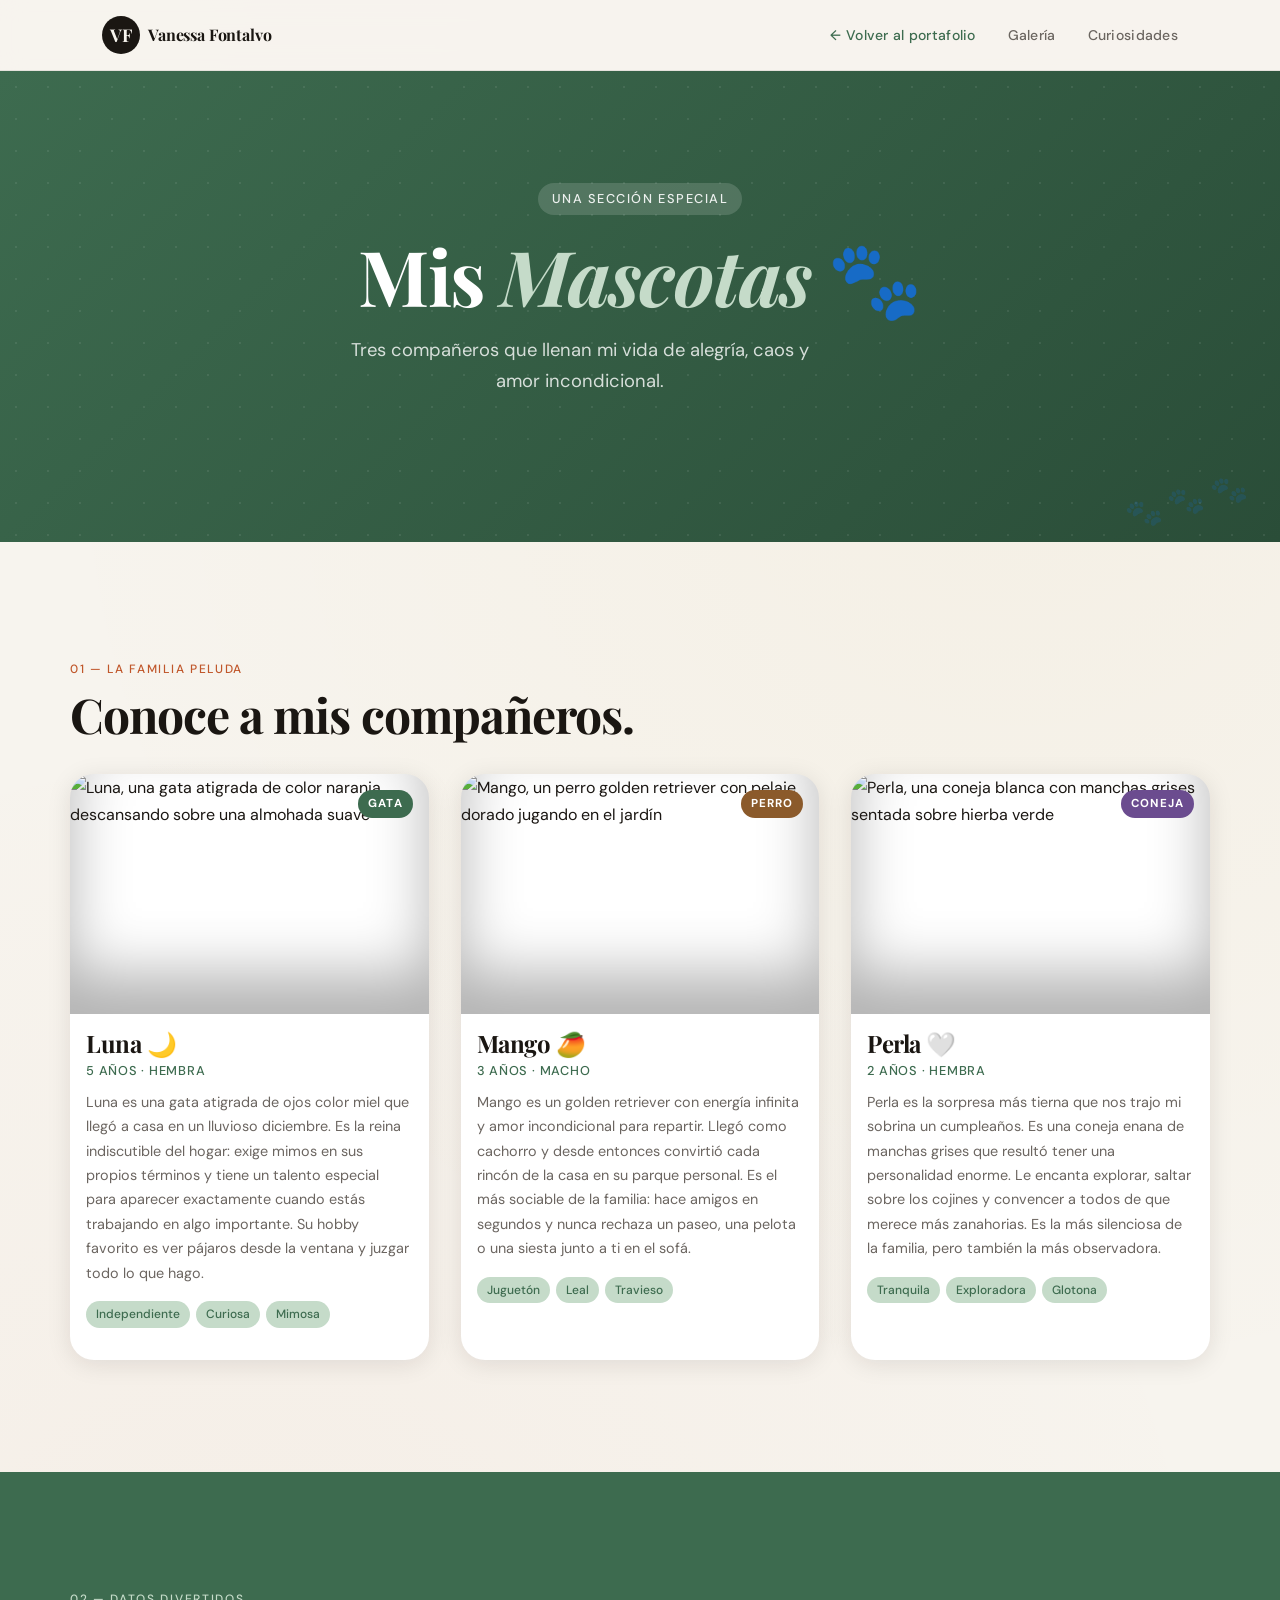
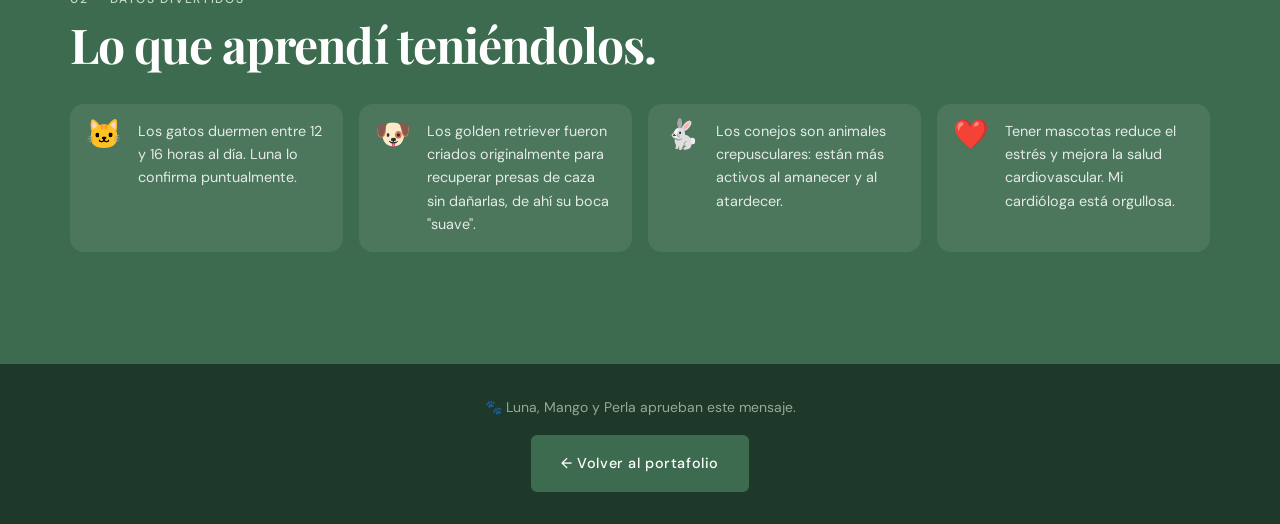
==== mascotas.html @ 9bc48459 "first commit" ====
<!DOCTYPE html>
<html lang="es">

<head>
  <meta charset="UTF-8" />
  <meta name="viewport" content="width=device-width, initial-scale=1.0" />
  <meta name="description" content="Galería de mascotas de Vanessa Fontalvo — conoce a Luna, Mango y Perla." />
  <meta name="author" content="Vanessa Fontalvo" />
  <title>Mis Mascotas — Vanessa Fontalvo</title>
  <!-- Vinculación de la misma hoja de estilos compartida -->
  <link rel="stylesheet" href="styles.css" />
  <link
    href="https://fonts.googleapis.com/css2?family=Playfair+Display:wght@400;700;900&family=DM+Sans:wght@300;400;500&display=swap"
    rel="stylesheet" />
</head>

<body class="page-mascotas">

  <!-- ===================== ENCABEZADO ===================== -->
  <header class="site-header">
    <div class="header-inner">
      <!-- Logo con enlace de vuelta al portafolio -->
      <div class="logo">
        <a href="index.html" class="logo-link" aria-label="Volver al portafolio">
          <span class="logo-initial">VF</span>
          <span class="logo-name">Vanessa Fontalvo</span>
        </a>
      </div>

      <!-- Navegación de la página de mascotas -->
      <nav class="main-nav" aria-label="Navegación">
        <ul>
          <!-- Enlace de regreso al portafolio principal -->
          <li><a href="index.html" class="nav-back">← Volver al portafolio</a></li>
          <li><a href="#galeria">Galería</a></li>
          <li><a href="#curiosidades">Curiosidades</a></li>
        </ul>
      </nav>
    </div>
  </header>

  <!-- ===================== HERO DE MASCOTAS ===================== -->
  <section class="pets-hero">
    <div class="pets-hero-content">
      <p class="hero-label">Una sección especial</p>
      <h1 class="hero-title pets-hero-title">
        Mis <em>Mascotas</em> 🐾
      </h1>
      <p class="hero-sub">
        Tres compañeros que llenan mi vida de alegría, caos y amor incondicional.
      </p>
    </div>
    <!-- Decoración de huellas -->
    <div class="paw-deco" aria-hidden="true">
      <span>🐾</span><span>🐾</span><span>🐾</span>
    </div>
  </section>

  <main>

    <!-- ===================== GALERÍA DE MASCOTAS ===================== -->
    <section id="galeria" class="section section-gallery">
      <div class="section-inner">
        <span class="section-tag">01 — La familia peluda</span>
        <h2 class="section-title">Conoce a mis compañeros.</h2>

        <!-- Contenedor de la galería -->
        <div class="pets-grid">

          <!-- ---- Mascota 1: Luna ---- -->
          <article class="pet-card">
            <!-- Imagen de la mascota (usando placeholder de Picsum con temática animal) -->
            <div class="pet-image-wrap">
              <img src="https://picsum.photos/seed/cat-luna/600/450"
                alt="Luna, una gata atigrada de color naranja descansando sobre una almohada suave" width="600"
                height="450" loading="lazy" />
              <span class="pet-badge">Gata</span>
            </div>
            <!-- Descripción de la mascota -->
            <div class="pet-info">
              <h3 class="pet-name">Luna 🌙</h3>
              <p class="pet-age">5 años · Hembra</p>
              <p class="pet-desc">
                Luna es una gata atigrada de ojos color miel que llegó a casa en un lluvioso diciembre.
                Es la reina indiscutible del hogar: exige mimos en sus propios términos y tiene
                un talento especial para aparecer exactamente cuando estás trabajando en algo importante.
                Su hobby favorito es ver pájaros desde la ventana y juzgar todo lo que hago.
              </p>
              <!-- Etiquetas de personalidad -->
              <ul class="pet-tags" aria-label="Personalidad">
                <li>Independiente</li>
                <li>Curiosa</li>
                <li>Mimosa</li>
              </ul>
            </div>
          </article>

          <!-- ---- Mascota 2: Mango ---- -->
          <article class="pet-card">
            <div class="pet-image-wrap">
              <img src="https://picsum.photos/seed/dog-mango/600/450"
                alt="Mango, un perro golden retriever con pelaje dorado jugando en el jardín" width="600" height="450"
                loading="lazy" />
              <span class="pet-badge pet-badge--dog">Perro</span>
            </div>
            <div class="pet-info">
              <h3 class="pet-name">Mango 🥭</h3>
              <p class="pet-age">3 años · Macho</p>
              <p class="pet-desc">
                Mango es un golden retriever con energía infinita y amor incondicional para repartir.
                Llegó como cachorro y desde entonces convirtió cada rincón de la casa en su parque personal.
                Es el más sociable de la familia: hace amigos en segundos y nunca rechaza un paseo,
                una pelota o una siesta junto a ti en el sofá.
              </p>
              <ul class="pet-tags" aria-label="Personalidad">
                <li>Juguetón</li>
                <li>Leal</li>
                <li>Travieso</li>
              </ul>
            </div>
          </article>

          <!-- ---- Mascota 3: Perla ---- -->
          <article class="pet-card">
            <div class="pet-image-wrap">
              <img src="https://picsum.photos/seed/rabbit-perla/600/450"
                alt="Perla, una coneja blanca con manchas grises sentada sobre hierba verde" width="600" height="450"
                loading="lazy" />
              <span class="pet-badge pet-badge--rabbit">Coneja</span>
            </div>
            <div class="pet-info">
              <h3 class="pet-name">Perla 🤍</h3>
              <p class="pet-age">2 años · Hembra</p>
              <p class="pet-desc">
                Perla es la sorpresa más tierna que nos trajo mi sobrina un cumpleaños. Es una coneja
                enana de manchas grises que resultó tener una personalidad enorme. Le encanta explorar,
                saltar sobre los cojines y convencer a todos de que merece más zanahorias.
                Es la más silenciosa de la familia, pero también la más observadora.
              </p>
              <ul class="pet-tags" aria-label="Personalidad">
                <li>Tranquila</li>
                <li>Exploradora</li>
                <li>Glotona</li>
              </ul>
            </div>
          </article>

        </div><!-- /pets-grid -->
      </div>
    </section>

    <!-- ===================== SECCIÓN: CURIOSIDADES ===================== -->
    <section id="curiosidades" class="section section-curiosidades">
      <div class="section-inner">
        <span class="section-tag">02 — Datos divertidos</span>
        <h2 class="section-title">Lo que aprendí teniéndolos.</h2>

        <!-- Lista de curiosidades / aprendizajes -->
        <ul class="curiosidades-list">
          <li>
            <span class="curio-icon">🐱</span>
            <p>Los gatos duermen entre 12 y 16 horas al día. Luna lo confirma puntualmente.</p>
          </li>
          <li>
            <span class="curio-icon">🐶</span>
            <p>Los golden retriever fueron criados originalmente para recuperar presas de caza sin dañarlas, de ahí su
              boca "suave".</p>
          </li>
          <li>
            <span class="curio-icon">🐇</span>
            <p>Los conejos son animales crepusculares: están más activos al amanecer y al atardecer.</p>
          </li>
          <li>
            <span class="curio-icon">❤️</span>
            <p>Tener mascotas reduce el estrés y mejora la salud cardiovascular. Mi cardióloga está orgullosa.</p>
          </li>
        </ul>
      </div>
    </section>

  </main>

  <!-- ===================== PIE DE PÁGINA CON ENLACE DE RETORNO ===================== -->
  <footer class="site-footer pets-footer">
    <div class="footer-inner">
      <p class="footer-copy">🐾 Luna, Mango y Perla aprueban este mensaje.</p>
      <!-- Enlace de retorno al portafolio principal -->
      <a href="index.html" class="btn-primary btn-back">← Volver al portafolio</a>
    </div>
  </footer>

</body>

</html>
---- styles.css ----
/* ============================================================
   styles.css — Portafolio Personal de Alejandro Reyes
   Estética: Editorial moderna con toques orgánicos
   ============================================================ */

/* ---- Variables globales de diseño ---- */
:root {
  /* Paleta de colores */
  --color-bg:          #F7F4EE;   /* Crema cálido — fondo principal */
  --color-bg-alt:      #EDEAE3;   /* Crema más oscuro — secciones alternas */
  --color-surface:     #FFFFFF;   /* Blanco puro — tarjetas */
  --color-ink:         #1A1612;   /* Casi negro — texto principal */
  --color-ink-light:   #6B6560;   /* Gris marrón — texto secundario */
  --color-accent:      #C0572B;   /* Terracota — acento principal */
  --color-accent-soft: #F0C9B5;   /* Terracota pastel — fondos de acento */
  --color-gold:        #B8860B;   /* Dorado oscuro — detalles especiales */
  --color-pets:        #3D6B4F;   /* Verde bosque — tema mascotas */
  --color-pets-light:  #C5DBC9;   /* Verde claro — fondos mascotas */

  /* Tipografía */
  --font-display:  'Playfair Display', Georgia, serif;
  --font-body:     'DM Sans', 'Helvetica Neue', sans-serif;

  /* Espaciado base */
  --space-xs:  0.5rem;
  --space-sm:  1rem;
  --space-md:  2rem;
  --space-lg:  4rem;
  --space-xl:  7rem;

  /* Bordes y sombras */
  --radius-sm: 6px;
  --radius-md: 14px;
  --radius-lg: 24px;
  --shadow-card: 0 4px 24px rgba(26, 22, 18, 0.10);
  --shadow-img:  0 8px 32px rgba(26, 22, 18, 0.18);

  /* Transiciones */
  --transition: 0.28s cubic-bezier(0.4, 0, 0.2, 1);
}

/* ============================================================
   RESET Y BASE
   ============================================================ */
*, *::before, *::after {
  box-sizing: border-box;
  margin: 0;
  padding: 0;
}

html {
  scroll-behavior: smooth;
  font-size: 16px;
}

body {
  font-family: var(--font-body);
  background-color: var(--color-bg);
  color: var(--color-ink);
  line-height: 1.7;
  font-weight: 400;
  /* Textura sutil de fondo */
  background-image:
    radial-gradient(circle at 20% 80%, rgba(192, 87, 43, 0.04) 0%, transparent 50%),
    radial-gradient(circle at 80% 20%, rgba(184, 134, 11, 0.04) 0%, transparent 50%);
}

img {
  max-width: 100%;
  height: auto;
  display: block;
}

ul {
  list-style: none;
}

a {
  color: inherit;
  text-decoration: none;
}

/* ============================================================
   TIPOGRAFÍA
   ============================================================ */
h1, h2, h3 {
  font-family: var(--font-display);
  line-height: 1.15;
  letter-spacing: -0.02em;
}

h1 { font-size: clamp(2.8rem, 6vw, 5rem); }
h2 { font-size: clamp(2rem, 4vw, 3rem); }
h3 { font-size: clamp(1.2rem, 2vw, 1.5rem); }

em {
  font-style: italic;
  color: var(--color-accent);
}

/* ============================================================
   HEADER / NAVEGACIÓN
   ============================================================ */
.site-header {
  position: sticky;
  top: 0;
  z-index: 100;
  background: rgba(247, 244, 238, 0.92);
  backdrop-filter: blur(12px);
  -webkit-backdrop-filter: blur(12px);
  border-bottom: 1px solid rgba(26, 22, 18, 0.08);
  padding: var(--space-sm) 0;
}

.header-inner {
  max-width: 1140px;
  margin: 0 auto;
  padding: 0 var(--space-md);
  display: flex;
  align-items: center;
  justify-content: space-between;
  gap: var(--space-md);
}

/* Logo */
.logo,
.logo-link {
  display: flex;
  align-items: center;
  gap: var(--space-xs);
  text-decoration: none;
  color: var(--color-ink);
}

.logo-initial {
  display: flex;
  align-items: center;
  justify-content: center;
  width: 38px;
  height: 38px;
  background: var(--color-ink);
  color: var(--color-bg);
  font-family: var(--font-display);
  font-size: 1.1rem;
  font-weight: 700;
  border-radius: 50%;
  flex-shrink: 0;
}

.logo-name {
  font-family: var(--font-display);
  font-size: 1rem;
  font-weight: 700;
  letter-spacing: -0.01em;
}

/* Menú de navegación */
.main-nav ul {
  display: flex;
  gap: var(--space-md);
  align-items: center;
}

.main-nav a {
  font-size: 0.875rem;
  font-weight: 500;
  color: var(--color-ink-light);
  letter-spacing: 0.02em;
  padding: 4px 0;
  position: relative;
  transition: color var(--transition);
}

/* Línea subrayado animada en hover */
.main-nav a::after {
  content: '';
  position: absolute;
  bottom: -2px;
  left: 0;
  width: 0;
  height: 2px;
  background: var(--color-accent);
  transition: width var(--transition);
}

/* Hover: cambia color y despliega la línea */
.main-nav a:hover {
  color: var(--color-accent);
}

.main-nav a:hover::after {
  width: 100%;
}

/* Enlace especial de mascotas en el menú */
.nav-highlight {
  background: var(--color-accent-soft);
  color: var(--color-accent) !important;
  padding: 6px 14px !important;
  border-radius: 20px;
  font-weight: 500;
}

.nav-highlight:hover {
  background: var(--color-accent);
  color: var(--color-surface) !important;
}

.nav-highlight::after {
  display: none; /* Sin línea en el botón redondeado */
}

/* Enlace "volver" en página de mascotas */
.nav-back {
  color: var(--color-pets) !important;
  font-weight: 500;
}

.nav-back:hover {
  color: var(--color-pets) !important;
}

.nav-back::after {
  background: var(--color-pets) !important;
}

/* ============================================================
   SECCIÓN HERO — PORTAFOLIO
   ============================================================ */
.hero {
  min-height: 88vh;
  display: flex;
  align-items: center;
  padding: var(--space-xl) var(--space-md);
  max-width: 1140px;
  margin: 0 auto;
  position: relative;
  overflow: hidden;
}

.hero-content {
  max-width: 680px;
  position: relative;
  z-index: 2;
  /* Animación de entrada suave */
  animation: fadeUp 0.8s ease both;
}

.hero-label {
  display: inline-block;
  font-size: 0.8rem;
  font-weight: 500;
  letter-spacing: 0.12em;
  text-transform: uppercase;
  color: var(--color-accent);
  background: var(--color-accent-soft);
  padding: 5px 14px;
  border-radius: 20px;
  margin-bottom: var(--space-sm);
}

.hero-title {
  margin-bottom: var(--space-sm);
  color: var(--color-ink);
}

.hero-sub {
  font-size: 1.15rem;
  color: var(--color-ink-light);
  margin-bottom: var(--space-md);
  max-width: 480px;
}

/* Decoración geométrica del hero */
.hero-deco {
  position: absolute;
  right: -60px;
  top: 50%;
  transform: translateY(-50%);
  z-index: 1;
  pointer-events: none;
}

.deco-circle {
  width: 420px;
  height: 420px;
  border-radius: 50%;
  border: 2px solid rgba(192, 87, 43, 0.15);
}

.deco-line {
  width: 200px;
  height: 2px;
  background: linear-gradient(90deg, var(--color-accent), transparent);
  position: absolute;
  top: 50%;
  left: -100px;
}

/* ============================================================
   HERO — PÁGINA DE MASCOTAS
   ============================================================ */
.pets-hero {
  background: linear-gradient(135deg, var(--color-pets) 0%, #2a4d38 100%);
  color: white;
  padding: var(--space-xl) var(--space-md);
  text-align: center;
  position: relative;
  overflow: hidden;
}

.pets-hero::before {
  /* Patrón de puntos decorativo */
  content: '';
  position: absolute;
  inset: 0;
  background-image: radial-gradient(circle, rgba(255,255,255,0.08) 1px, transparent 1px);
  background-size: 32px 32px;
  pointer-events: none;
}

.pets-hero-content {
  position: relative;
  z-index: 2;
  max-width: 600px;
  margin: 0 auto;
  animation: fadeUp 0.8s ease both;
}

.pets-hero .hero-label {
  background: rgba(255, 255, 255, 0.15);
  color: rgba(255, 255, 255, 0.9);
}

.pets-hero-title {
  color: white;
}

.pets-hero-title em {
  color: var(--color-pets-light);
}

.pets-hero .hero-sub {
  color: rgba(255, 255, 255, 0.8);
}

/* Huellas decorativas flotantes */
.paw-deco {
  position: absolute;
  bottom: var(--space-sm);
  right: var(--space-md);
  font-size: 1.8rem;
  opacity: 0.2;
  display: flex;
  gap: var(--space-xs);
  transform: rotate(-15deg);
  pointer-events: none;
}

/* ============================================================
   BOTONES
   ============================================================ */
.btn-primary {
  display: inline-block;
  background: var(--color-ink);
  color: var(--color-bg);
  font-family: var(--font-body);
  font-size: 0.9rem;
  font-weight: 500;
  letter-spacing: 0.04em;
  padding: 14px 28px;
  border-radius: var(--radius-sm);
  border: 2px solid var(--color-ink);
  cursor: pointer;
  transition: background var(--transition), color var(--transition), transform var(--transition);
}

/* Hover del botón: invierte colores */
.btn-primary:hover {
  background: transparent;
  color: var(--color-ink);
  transform: translateY(-2px);
}

.btn-submit {
  background: var(--color-accent);
  border-color: var(--color-accent);
  color: white;
}

.btn-submit:hover {
  background: transparent;
  color: var(--color-accent);
}

.btn-back {
  background: var(--color-pets);
  border-color: var(--color-pets);
  color: white;
}

.btn-back:hover {
  background: transparent;
  color: white;
  border-color: rgba(255,255,255,0.6);
}

/* ============================================================
   SECCIONES GENÉRICAS
   ============================================================ */
.section {
  padding: var(--space-xl) var(--space-md);
}

/* Alternar el color de fondo entre secciones */
.section:nth-child(even) {
  background-color: var(--color-bg-alt);
}

.section-inner {
  max-width: 1140px;
  margin: 0 auto;
}

/* Etiqueta pequeña encima del título */
.section-tag {
  display: inline-block;
  font-size: 0.75rem;
  font-weight: 500;
  letter-spacing: 0.14em;
  text-transform: uppercase;
  color: var(--color-accent);
  margin-bottom: var(--space-xs);
}

.section-title {
  margin-bottom: var(--space-md);
  color: var(--color-ink);
}

/* ============================================================
   SECCIÓN: SOBRE MÍ
   ============================================================ */
.section-about {
  display: grid;
  grid-template-columns: 1fr auto;
  gap: var(--space-lg);
  align-items: center;
  padding: var(--space-xl) var(--space-md);
}

.section-about .section-inner {
  /* El inner ocupa la columna izquierda */
}

.about-text {
  font-size: 1.05rem;
  color: var(--color-ink-light);
  margin-bottom: var(--space-md);
  max-width: 600px;
  line-height: 1.8;
}

/* Lista de habilidades como chips */
.skills-list {
  display: flex;
  flex-wrap: wrap;
  gap: var(--space-xs);
}

.skills-list li {
  background: var(--color-accent-soft);
  color: var(--color-accent);
  font-size: 0.8rem;
  font-weight: 500;
  padding: 5px 14px;
  border-radius: 20px;
  transition: background var(--transition), color var(--transition);
}

.skills-list li:hover {
  background: var(--color-accent);
  color: white;
}

/* Placeholder circular de imagen de perfil */
.about-image-placeholder {
  width: 180px;
  height: 180px;
  border-radius: 50%;
  background: linear-gradient(135deg, var(--color-accent-soft), var(--color-accent));
  display: flex;
  align-items: center;
  justify-content: center;
  font-family: var(--font-display);
  font-size: 2.8rem;
  font-weight: 700;
  color: white;
  flex-shrink: 0;
  /* Sombra en imagen de perfil */
  box-shadow: var(--shadow-img);
}

/* ============================================================
   SECCIÓN: PROYECTOS
   ============================================================ */
.projects-list {
  display: flex;
  flex-direction: column;
  gap: 1px; /* Separa con una línea fina */
  background: rgba(26, 22, 18, 0.08);
  border-radius: var(--radius-md);
  overflow: hidden;
}

.project-card {
  display: flex;
  align-items: flex-start;
  gap: var(--space-md);
  padding: var(--space-md);
  background: var(--color-surface);
  transition: background var(--transition), transform var(--transition);
}

/* Hover en tarjeta de proyecto */
.project-card:hover {
  background: var(--color-bg);
  transform: translateX(6px);
}

.project-number {
  font-family: var(--font-display);
  font-size: 2rem;
  font-weight: 900;
  color: var(--color-accent-soft);
  line-height: 1;
  flex-shrink: 0;
  width: 56px;
}

.project-info h3 {
  margin-bottom: 6px;
}

.project-link {
  position: relative;
  color: var(--color-ink);
  transition: color var(--transition);
}

/* Subrayado animado en enlaces de proyectos */
.project-link::after {
  content: '';
  position: absolute;
  bottom: -1px;
  left: 0;
  width: 0;
  height: 2px;
  background: var(--color-accent);
  transition: width var(--transition);
}

.project-link:hover {
  color: var(--color-accent);
}

.project-link:hover::after {
  width: 100%;
}

.project-info p {
  font-size: 0.9rem;
  color: var(--color-ink-light);
  margin-bottom: 8px;
}

.project-tech {
  font-size: 0.75rem;
  font-weight: 500;
  letter-spacing: 0.06em;
  color: var(--color-accent);
  text-transform: uppercase;
}

/* ============================================================
   SECCIÓN: CONTACTO
   ============================================================ */
.section-contact {
  background: var(--color-ink) !important;
  color: var(--color-bg);
}

.section-contact .section-tag {
  color: var(--color-accent-soft);
}

.section-contact .section-title {
  color: var(--color-bg);
}

.contact-intro {
  color: rgba(247, 244, 238, 0.7);
  margin-bottom: var(--space-md);
  max-width: 500px;
}

/* Formulario */
.contact-form {
  max-width: 560px;
  display: flex;
  flex-direction: column;
  gap: var(--space-sm);
}

.form-group {
  display: flex;
  flex-direction: column;
  gap: 6px;
}

.form-group label {
  font-size: 0.8rem;
  font-weight: 500;
  letter-spacing: 0.06em;
  text-transform: uppercase;
  color: rgba(247, 244, 238, 0.6);
}

/* Estilo de inputs y textarea */
.form-group input,
.form-group textarea {
  background: rgba(247, 244, 238, 0.06);
  border: 1px solid rgba(247, 244, 238, 0.16);
  border-radius: var(--radius-sm);
  padding: 14px 16px;
  color: var(--color-bg);
  font-family: var(--font-body);
  font-size: 1rem;
  transition: border-color var(--transition), background var(--transition);
  outline: none;
  resize: vertical;
}

.form-group input::placeholder,
.form-group textarea::placeholder {
  color: rgba(247, 244, 238, 0.3);
}

/* Hover y focus de los campos */
.form-group input:hover,
.form-group textarea:hover {
  border-color: rgba(247, 244, 238, 0.35);
}

.form-group input:focus,
.form-group textarea:focus {
  border-color: var(--color-accent);
  background: rgba(192, 87, 43, 0.08);
}

/* ============================================================
   SECCIÓN: GALERÍA DE MASCOTAS
   ============================================================ */
.pets-grid {
  display: grid;
  grid-template-columns: repeat(auto-fit, minmax(300px, 1fr));
  gap: var(--space-md);
  margin-top: var(--space-md);
}

/* Tarjeta de mascota */
.pet-card {
  background: var(--color-surface);
  border-radius: var(--radius-lg);
  overflow: hidden;
  box-shadow: var(--shadow-card);
  transition: transform var(--transition), box-shadow var(--transition);
}

/* Hover en tarjeta de mascota: levitar */
.pet-card:hover {
  transform: translateY(-8px);
  box-shadow: var(--shadow-img);
}

/* Contenedor de imagen */
.pet-image-wrap {
  position: relative;
  overflow: hidden;
  height: 240px;
}

/* Imagen con sombra y borde redondeado (heredado del card) */
.pet-image-wrap img {
  width: 100%;
  height: 100%;
  object-fit: cover;
  transition: transform 0.5s ease;
  /* Sombra interna sutil */
  box-shadow: inset 0 -40px 60px rgba(0, 0, 0, 0.3);
}

/* Zoom suave en la imagen al hacer hover en la tarjeta */
.pet-card:hover .pet-image-wrap img {
  transform: scale(1.06);
}

/* Badge de tipo de mascota */
.pet-badge {
  position: absolute;
  top: var(--space-sm);
  right: var(--space-sm);
  background: var(--color-pets);
  color: white;
  font-size: 0.72rem;
  font-weight: 700;
  letter-spacing: 0.1em;
  text-transform: uppercase;
  padding: 4px 10px;
  border-radius: 20px;
}

.pet-badge--dog   { background: #8B5A2B; }
.pet-badge--rabbit { background: #6B4C8F; }

/* Información de la mascota */
.pet-info {
  padding: var(--space-sm) var(--space-sm) var(--space-md);
}

.pet-name {
  font-size: 1.5rem;
  margin-bottom: 2px;
  color: var(--color-ink);
}

.pet-age {
  font-size: 0.8rem;
  color: var(--color-pets);
  font-weight: 500;
  letter-spacing: 0.06em;
  text-transform: uppercase;
  margin-bottom: var(--space-xs);
}

.pet-desc {
  font-size: 0.9rem;
  color: var(--color-ink-light);
  line-height: 1.7;
  margin-bottom: var(--space-sm);
}

/* Etiquetas de personalidad */
.pet-tags {
  display: flex;
  flex-wrap: wrap;
  gap: 6px;
}

.pet-tags li {
  background: var(--color-pets-light);
  color: var(--color-pets);
  font-size: 0.75rem;
  font-weight: 500;
  padding: 3px 10px;
  border-radius: 20px;
  transition: background var(--transition), color var(--transition);
}

.pet-tags li:hover {
  background: var(--color-pets);
  color: white;
}

/* ============================================================
   SECCIÓN: CURIOSIDADES
   ============================================================ */
.section-curiosidades {
  background: var(--color-pets) !important;
  color: white;
}

.section-curiosidades .section-tag {
  color: var(--color-pets-light);
}

.section-curiosidades .section-title {
  color: white;
}

.curiosidades-list {
  display: grid;
  grid-template-columns: repeat(auto-fit, minmax(240px, 1fr));
  gap: var(--space-sm);
  margin-top: var(--space-md);
}

.curiosidades-list li {
  display: flex;
  gap: var(--space-sm);
  align-items: flex-start;
  background: rgba(255, 255, 255, 0.08);
  border-radius: var(--radius-md);
  padding: var(--space-sm);
  transition: background var(--transition);
}

.curiosidades-list li:hover {
  background: rgba(255, 255, 255, 0.15);
}

.curio-icon {
  font-size: 1.8rem;
  line-height: 1;
  flex-shrink: 0;
}

.curiosidades-list p {
  font-size: 0.9rem;
  color: rgba(255, 255, 255, 0.85);
  line-height: 1.6;
}

/* ============================================================
   FOOTER
   ============================================================ */
.site-footer {
  background: var(--color-ink);
  color: var(--color-bg);
  padding: var(--space-md);
}

.footer-inner {
  max-width: 1140px;
  margin: 0 auto;
  display: flex;
  align-items: center;
  justify-content: space-between;
  gap: var(--space-md);
  flex-wrap: wrap;
}

.footer-copy {
  font-size: 0.875rem;
  color: rgba(247, 244, 238, 0.5);
}

.footer-link {
  font-size: 0.875rem;
  color: var(--color-accent-soft);
  font-weight: 500;
  transition: color var(--transition);
}

.footer-link:hover {
  color: var(--color-accent);
}

/* Footer de mascotas: usa el verde */
.pets-footer {
  background: #1e3829;
  text-align: center;
}

.pets-footer .footer-inner {
  justify-content: center;
  flex-direction: column;
  gap: var(--space-sm);
}

.pets-footer .footer-copy {
  color: rgba(197, 219, 201, 0.7);
}

/* ============================================================
   ANIMACIONES
   ============================================================ */
@keyframes fadeUp {
  from {
    opacity: 0;
    transform: translateY(24px);
  }
  to {
    opacity: 1;
    transform: translateY(0);
  }
}

/* ============================================================
   RESPONSIVE — Pantallas medianas y pequeñas
   ============================================================ */
@media (max-width: 768px) {
  :root {
    --space-lg: 2.5rem;
    --space-xl: 4rem;
  }

  .header-inner {
    flex-direction: column;
    align-items: flex-start;
    gap: var(--space-xs);
  }

  .main-nav ul {
    gap: var(--space-sm);
    flex-wrap: wrap;
  }

  .hero {
    min-height: auto;
    padding-top: var(--space-lg);
  }

  .hero-deco {
    display: none; /* Oculta decoración en móvil */
  }

  /* En móvil, la sección "sobre mí" se apila verticalmente */
  .section-about {
    grid-template-columns: 1fr;
    text-align: center;
  }

  .about-image-wrap {
    display: flex;
    justify-content: center;
    order: -1; /* La imagen va arriba */
  }

  .skills-list {
    justify-content: center;
  }

  .footer-inner {
    flex-direction: column;
    text-align: center;
  }
}

@media (max-width: 480px) {
  .pets-grid {
    grid-template-columns: 1fr;
  }
}
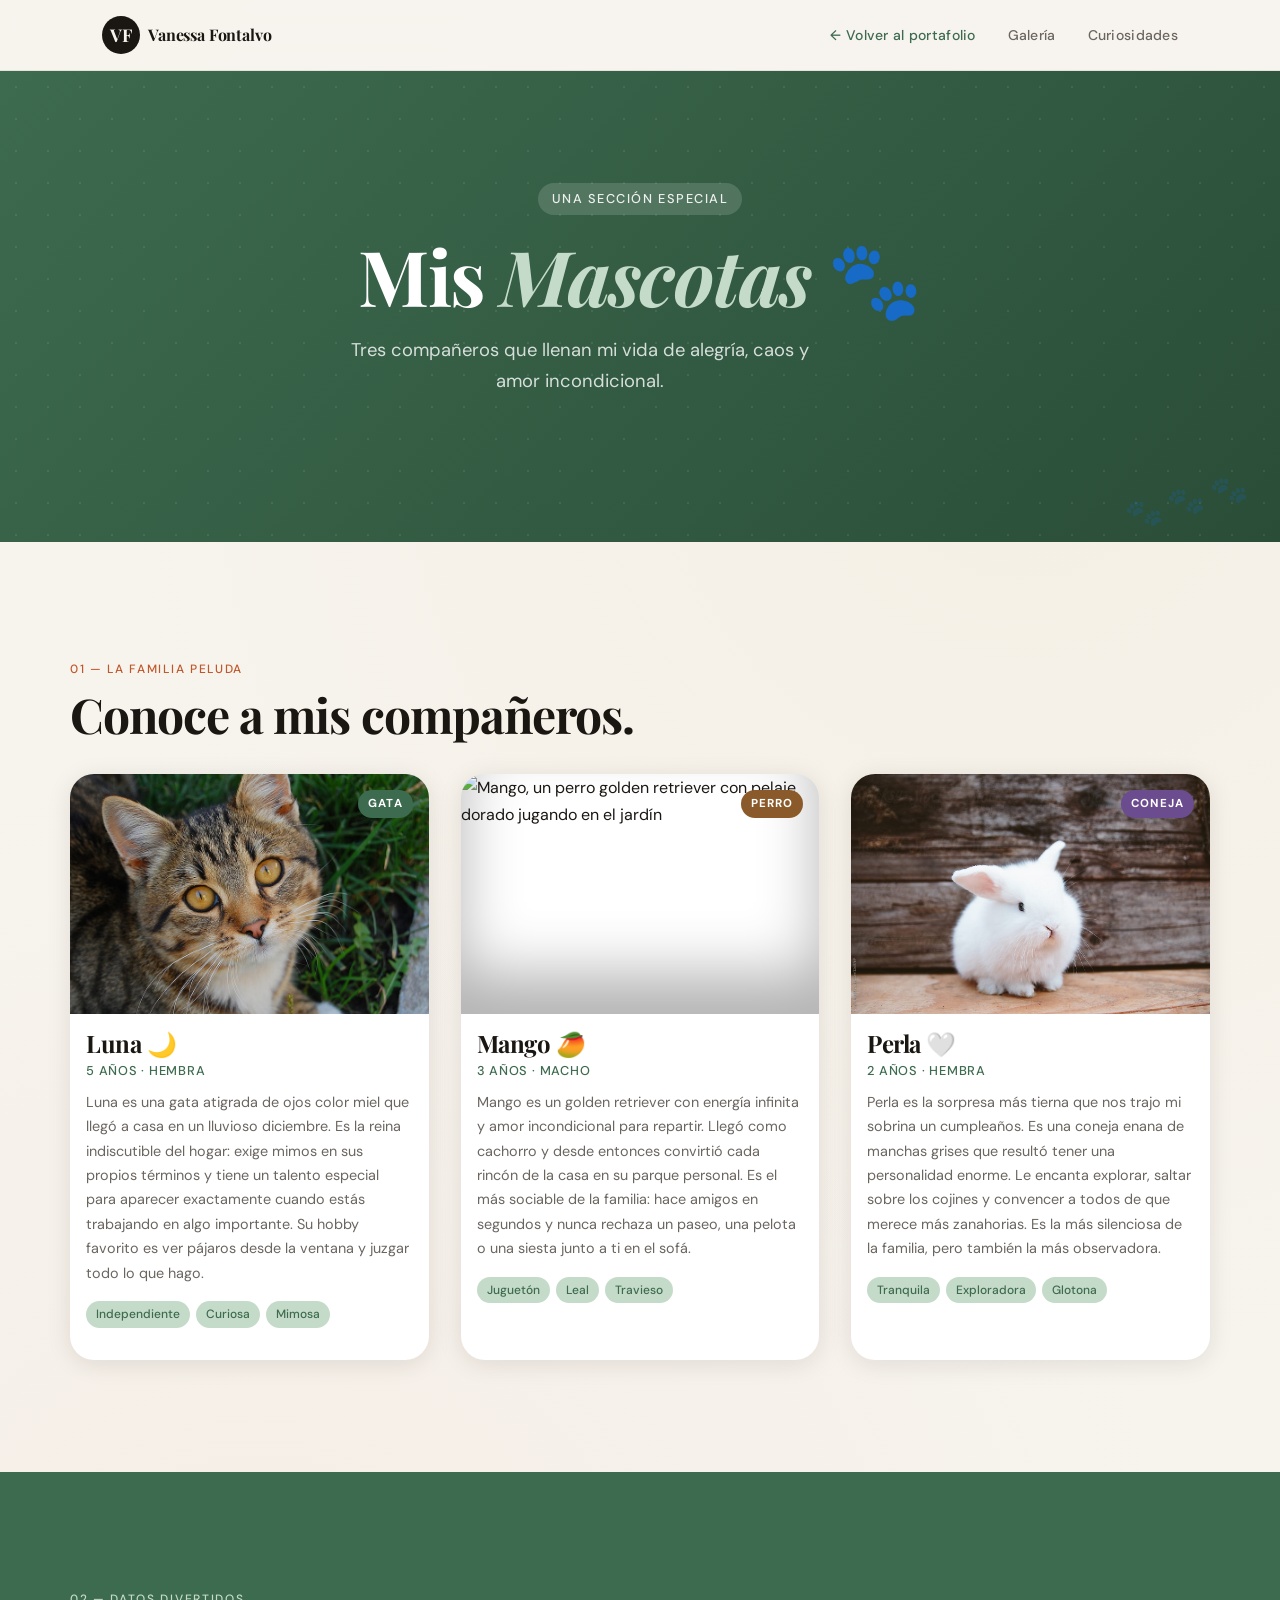
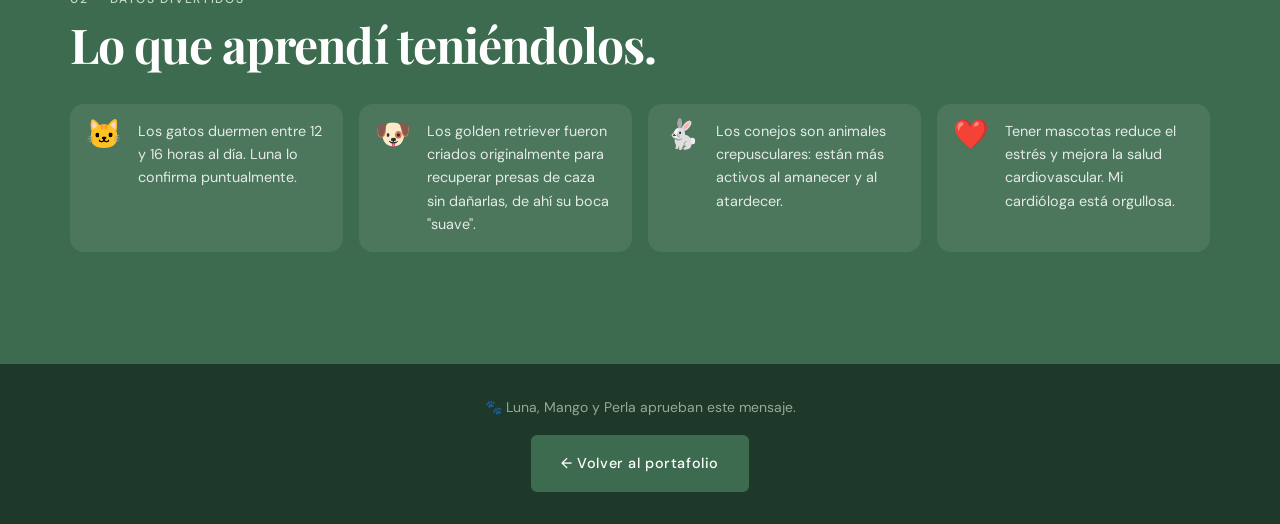
==== commit 5ba2e612: "deleted item" ====
--- a/mascotas.html
+++ b/mascotas.html
@@ -71,7 +71,7 @@
           <article class="pet-card">
             <!-- Imagen de la mascota (usando placeholder de Picsum con temática animal) -->
             <div class="pet-image-wrap">
-              <img src="https://picsum.photos/seed/cat-luna/600/450"
+              <img src="img/tabby.jpg"
                 alt="Luna, una gata atigrada de color naranja descansando sobre una almohada suave" width="600"
                 height="450" loading="lazy" />
               <span class="pet-badge">Gata</span>
@@ -98,7 +98,7 @@
           <!-- ---- Mascota 2: Mango ---- -->
           <article class="pet-card">
             <div class="pet-image-wrap">
-              <img src="https://picsum.photos/seed/dog-mango/600/450"
+              <img src="https://picsum.photos/id/237/600/450"
                 alt="Mango, un perro golden retriever con pelaje dorado jugando en el jardín" width="600" height="450"
                 loading="lazy" />
               <span class="pet-badge pet-badge--dog">Perro</span>
@@ -123,9 +123,8 @@
           <!-- ---- Mascota 3: Perla ---- -->
           <article class="pet-card">
             <div class="pet-image-wrap">
-              <img src="https://picsum.photos/seed/rabbit-perla/600/450"
-                alt="Perla, una coneja blanca con manchas grises sentada sobre hierba verde" width="600" height="450"
-                loading="lazy" />
+              <img src="img/bunny.jpg" alt="Perla, una coneja blanca con manchas grises sentada sobre hierba verde"
+                width="600" height="450" loading="lazy" />
               <span class="pet-badge pet-badge--rabbit">Coneja</span>
             </div>
             <div class="pet-info">
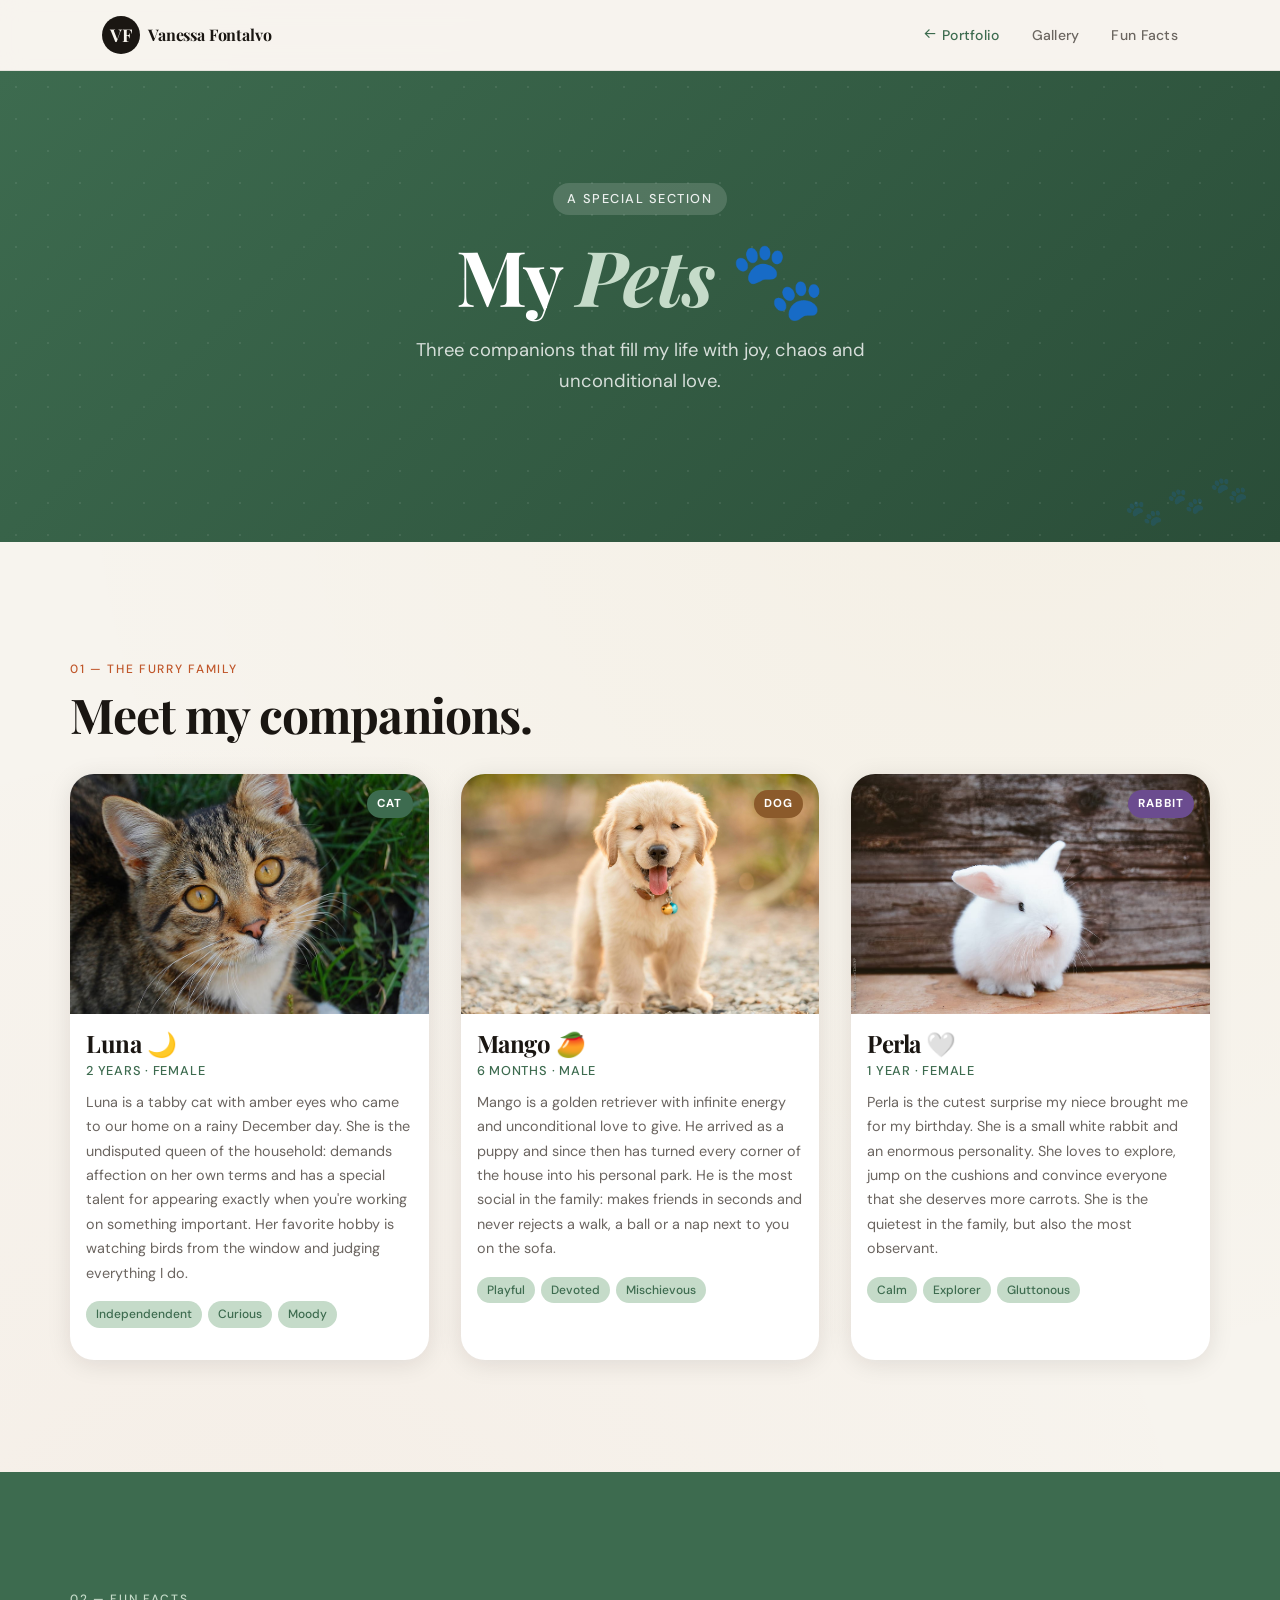
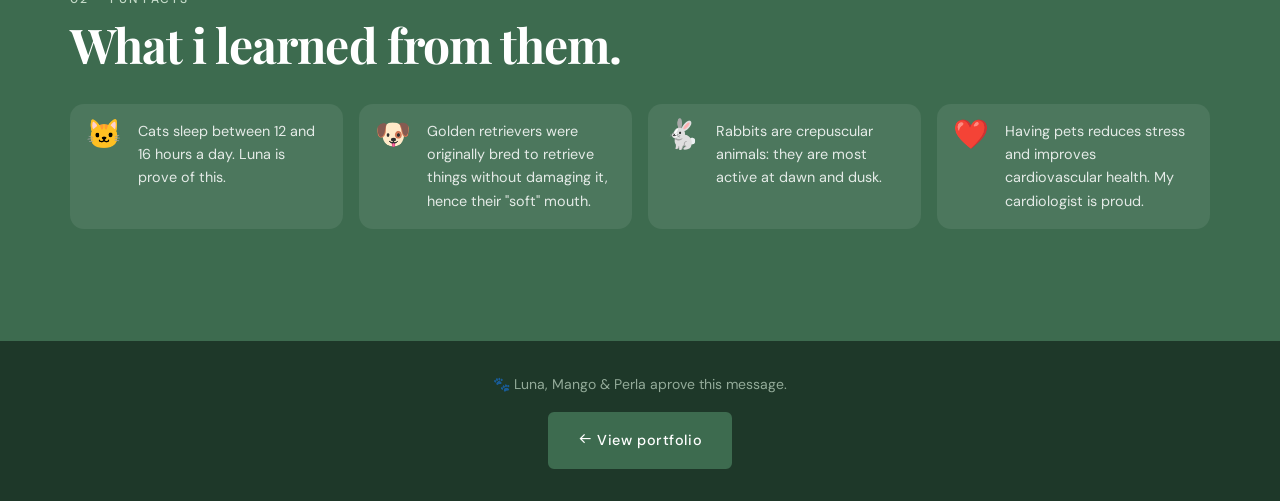
==== commit 2d177f7a: "second" ====
--- a/mascotas.html
+++ b/mascotas.html
@@ -4,14 +4,16 @@
 <head>
   <meta charset="UTF-8" />
   <meta name="viewport" content="width=device-width, initial-scale=1.0" />
-  <meta name="description" content="Galería de mascotas de Vanessa Fontalvo — conoce a Luna, Mango y Perla." />
+  <meta name="description" content="Pet gallery of Vanessa Fontalvo — meet Luna, Mango and Perla." />
+  <meta name="keywords" content="pets, cats, dogs, rabbits, pets gallery, Luna, Mango, Perla" />
   <meta name="author" content="Vanessa Fontalvo" />
-  <title>Mis Mascotas — Vanessa Fontalvo</title>
+  <title>My Pets — Vanessa Fontalvo</title>
   <!-- Vinculación de la misma hoja de estilos compartida -->
   <link rel="stylesheet" href="styles.css" />
   <link
     href="https://fonts.googleapis.com/css2?family=Playfair+Display:wght@400;700;900&family=DM+Sans:wght@300;400;500&display=swap"
     rel="stylesheet" />
+  <link href='https://unpkg.com/boxicons@2.1.4/css/boxicons.min.css' rel='stylesheet'>
 </head>
 
 <body class="page-mascotas">
@@ -31,9 +33,11 @@
       <nav class="main-nav" aria-label="Navegación">
         <ul>
           <!-- Enlace de regreso al portafolio principal -->
-          <li><a href="index.html" class="nav-back">← Volver al portafolio</a></li>
-          <li><a href="#galeria">Galería</a></li>
-          <li><a href="#curiosidades">Curiosidades</a></li>
+          <li><a href="index.html" class="nav-back">
+              <i class='bx bx-arrow-back'></i>
+              Portfolio</a></li>
+          <li><a href="#galeria">Gallery</a></li>
+          <li><a href="#curiosidades">Fun Facts</a></li>
         </ul>
       </nav>
     </div>
@@ -42,12 +46,12 @@
   <!-- ===================== HERO DE MASCOTAS ===================== -->
   <section class="pets-hero">
     <div class="pets-hero-content">
-      <p class="hero-label">Una sección especial</p>
+      <p class="hero-label">A special section </p>
       <h1 class="hero-title pets-hero-title">
-        Mis <em>Mascotas</em> 🐾
+        My <em>Pets</em> 🐾
       </h1>
       <p class="hero-sub">
-        Tres compañeros que llenan mi vida de alegría, caos y amor incondicional.
+        Three companions that fill my life with joy, chaos and unconditional love.
       </p>
     </div>
     <!-- Decoración de huellas -->
@@ -61,8 +65,8 @@
     <!-- ===================== GALERÍA DE MASCOTAS ===================== -->
     <section id="galeria" class="section section-gallery">
       <div class="section-inner">
-        <span class="section-tag">01 — La familia peluda</span>
-        <h2 class="section-title">Conoce a mis compañeros.</h2>
+        <span class="section-tag">01 — The furry family</span>
+        <h2 class="section-title">Meet my companions.</h2>
 
         <!-- Contenedor de la galería -->
         <div class="pets-grid">
@@ -71,26 +75,25 @@
           <article class="pet-card">
             <!-- Imagen de la mascota (usando placeholder de Picsum con temática animal) -->
             <div class="pet-image-wrap">
-              <img src="img/tabby.jpg"
-                alt="Luna, una gata atigrada de color naranja descansando sobre una almohada suave" width="600"
+              <img src="img/tabby.jpg" alt="Luna, a tabby cat with orange fur resting on a soft pillow" width="600"
                 height="450" loading="lazy" />
-              <span class="pet-badge">Gata</span>
+              <span class="pet-badge">Cat</span>
             </div>
             <!-- Descripción de la mascota -->
             <div class="pet-info">
               <h3 class="pet-name">Luna 🌙</h3>
-              <p class="pet-age">5 años · Hembra</p>
+              <p class="pet-age"> 2 years · Female</p>
               <p class="pet-desc">
-                Luna es una gata atigrada de ojos color miel que llegó a casa en un lluvioso diciembre.
-                Es la reina indiscutible del hogar: exige mimos en sus propios términos y tiene
-                un talento especial para aparecer exactamente cuando estás trabajando en algo importante.
-                Su hobby favorito es ver pájaros desde la ventana y juzgar todo lo que hago.
+                Luna is a tabby cat with amber eyes who came to our home on a rainy December day.
+                She is the undisputed queen of the household: demands affection on her own terms and has
+                a special talent for appearing exactly when you're working on something important.
+                Her favorite hobby is watching birds from the window and judging everything I do.
               </p>
               <!-- Etiquetas de personalidad -->
               <ul class="pet-tags" aria-label="Personalidad">
-                <li>Independiente</li>
-                <li>Curiosa</li>
-                <li>Mimosa</li>
+                <li>Independendent</li>
+                <li>Curious</li>
+                <li>Moody</li>
               </ul>
             </div>
           </article>
@@ -98,24 +101,24 @@
           <!-- ---- Mascota 2: Mango ---- -->
           <article class="pet-card">
             <div class="pet-image-wrap">
-              <img src="https://picsum.photos/id/237/600/450"
-                alt="Mango, un perro golden retriever con pelaje dorado jugando en el jardín" width="600" height="450"
-                loading="lazy" />
-              <span class="pet-badge pet-badge--dog">Perro</span>
+              <img src="img/golden.jpeg"
+                alt="Mango, is a golden retriever with infinite energy and unconditional love to give" width="600"
+                height="450" loading="lazy" />
+              <span class="pet-badge pet-badge--dog">Dog</span>
             </div>
             <div class="pet-info">
               <h3 class="pet-name">Mango 🥭</h3>
-              <p class="pet-age">3 años · Macho</p>
+              <p class="pet-age">6 months · Male</p>
               <p class="pet-desc">
-                Mango es un golden retriever con energía infinita y amor incondicional para repartir.
-                Llegó como cachorro y desde entonces convirtió cada rincón de la casa en su parque personal.
-                Es el más sociable de la familia: hace amigos en segundos y nunca rechaza un paseo,
-                una pelota o una siesta junto a ti en el sofá.
+                Mango is a golden retriever with infinite energy and unconditional love to give.
+                He arrived as a puppy and since then has turned every corner of the house into his personal park.
+                He is the most social in the family: makes friends in seconds and never rejects a walk,
+                a ball or a nap next to you on the sofa.
               </p>
               <ul class="pet-tags" aria-label="Personalidad">
-                <li>Juguetón</li>
-                <li>Leal</li>
-                <li>Travieso</li>
+                <li>Playful</li>
+                <li>Devoted</li>
+                <li>Mischievous</li>
               </ul>
             </div>
           </article>
@@ -123,23 +126,23 @@
           <!-- ---- Mascota 3: Perla ---- -->
           <article class="pet-card">
             <div class="pet-image-wrap">
-              <img src="img/bunny.jpg" alt="Perla, una coneja blanca con manchas grises sentada sobre hierba verde"
-                width="600" height="450" loading="lazy" />
-              <span class="pet-badge pet-badge--rabbit">Coneja</span>
+              <img src="img/bunny.jpg" alt="Perla, a white rabbit sitting on green grass" width="600" height="450"
+                loading="lazy" />
+              <span class="pet-badge pet-badge--rabbit">Rabbit</span>
             </div>
             <div class="pet-info">
               <h3 class="pet-name">Perla 🤍</h3>
-              <p class="pet-age">2 años · Hembra</p>
+              <p class="pet-age">1 year · Female</p>
               <p class="pet-desc">
-                Perla es la sorpresa más tierna que nos trajo mi sobrina un cumpleaños. Es una coneja
-                enana de manchas grises que resultó tener una personalidad enorme. Le encanta explorar,
-                saltar sobre los cojines y convencer a todos de que merece más zanahorias.
-                Es la más silenciosa de la familia, pero también la más observadora.
+                Perla is the cutest surprise my niece brought me for my birthday. She is a small
+                white rabbit and an enormous personality. She loves to explore,
+                jump on the cushions and convince everyone that she deserves more carrots.
+                She is the quietest in the family, but also the most observant.
               </p>
               <ul class="pet-tags" aria-label="Personalidad">
-                <li>Tranquila</li>
-                <li>Exploradora</li>
-                <li>Glotona</li>
+                <li>Calm</li>
+                <li>Explorer</li>
+                <li>Gluttonous</li>
               </ul>
             </div>
           </article>
@@ -151,27 +154,27 @@
     <!-- ===================== SECCIÓN: CURIOSIDADES ===================== -->
     <section id="curiosidades" class="section section-curiosidades">
       <div class="section-inner">
-        <span class="section-tag">02 — Datos divertidos</span>
-        <h2 class="section-title">Lo que aprendí teniéndolos.</h2>
+        <span class="section-tag">02 — Fun Facts</span>
+        <h2 class="section-title">What i learned from them.</h2>
 
         <!-- Lista de curiosidades / aprendizajes -->
         <ul class="curiosidades-list">
           <li>
             <span class="curio-icon">🐱</span>
-            <p>Los gatos duermen entre 12 y 16 horas al día. Luna lo confirma puntualmente.</p>
+            <p>Cats sleep between 12 and 16 hours a day. Luna is prove of this.</p>
           </li>
           <li>
             <span class="curio-icon">🐶</span>
-            <p>Los golden retriever fueron criados originalmente para recuperar presas de caza sin dañarlas, de ahí su
-              boca "suave".</p>
+            <p>Golden retrievers were originally bred to retrieve things without damaging it, hence their
+              "soft" mouth.</p>
           </li>
           <li>
             <span class="curio-icon">🐇</span>
-            <p>Los conejos son animales crepusculares: están más activos al amanecer y al atardecer.</p>
+            <p>Rabbits are crepuscular animals: they are most active at dawn and dusk.</p>
           </li>
           <li>
             <span class="curio-icon">❤️</span>
-            <p>Tener mascotas reduce el estrés y mejora la salud cardiovascular. Mi cardióloga está orgullosa.</p>
+            <p>Having pets reduces stress and improves cardiovascular health. My cardiologist is proud.</p>
           </li>
         </ul>
       </div>
@@ -182,9 +185,10 @@
   <!-- ===================== PIE DE PÁGINA CON ENLACE DE RETORNO ===================== -->
   <footer class="site-footer pets-footer">
     <div class="footer-inner">
-      <p class="footer-copy">🐾 Luna, Mango y Perla aprueban este mensaje.</p>
+      <p class="footer-copy">🐾 Luna, Mango & Perla aprove this message.</p>
       <!-- Enlace de retorno al portafolio principal -->
-      <a href="index.html" class="btn-primary btn-back">← Volver al portafolio</a>
+      <a href="index.html" class="btn-primary btn-back"> <i class='bx bx-arrow-back'></i>
+        View portfolio</a>
     </div>
   </footer>
 
--- a/styles.css
+++ b/styles.css
@@ -1,39 +1,49 @@
 /* ============================================================
-   styles.css — Portafolio Personal de Alejandro Reyes
+   styles.css — Portafolio Personal 
    Estética: Editorial moderna con toques orgánicos
    ============================================================ */
 
 /* ---- Variables globales de diseño ---- */
 :root {
   /* Paleta de colores */
-  --color-bg:          #F7F4EE;   /* Crema cálido — fondo principal */
-  --color-bg-alt:      #EDEAE3;   /* Crema más oscuro — secciones alternas */
-  --color-surface:     #FFFFFF;   /* Blanco puro — tarjetas */
-  --color-ink:         #1A1612;   /* Casi negro — texto principal */
-  --color-ink-light:   #6B6560;   /* Gris marrón — texto secundario */
-  --color-accent:      #C0572B;   /* Terracota — acento principal */
-  --color-accent-soft: #F0C9B5;   /* Terracota pastel — fondos de acento */
-  --color-gold:        #B8860B;   /* Dorado oscuro — detalles especiales */
-  --color-pets:        #3D6B4F;   /* Verde bosque — tema mascotas */
-  --color-pets-light:  #C5DBC9;   /* Verde claro — fondos mascotas */
+  --color-bg: #F7F4EE;
+  /* Crema cálido — fondo principal */
+  --color-bg-alt: #EDEAE3;
+  /* Crema más oscuro — secciones alternas */
+  --color-surface: #FFFFFF;
+  /* Blanco puro — tarjetas */
+  --color-ink: #1A1612;
+  /* Casi negro — texto principal */
+  --color-ink-light: #6B6560;
+  /* Gris marrón — texto secundario */
+  --color-accent: #C0572B;
+  /* Terracota — acento principal */
+  --color-accent-soft: #F0C9B5;
+  /* Terracota pastel — fondos de acento */
+  --color-gold: #B8860B;
+  /* Dorado oscuro — detalles especiales */
+  --color-pets: #3D6B4F;
+  /* Verde bosque — tema mascotas */
+  --color-pets-light: #C5DBC9;
+  /* Verde claro — fondos mascotas */
 
   /* Tipografía */
-  --font-display:  'Playfair Display', Georgia, serif;
-  --font-body:     'DM Sans', 'Helvetica Neue', sans-serif;
+  --font-display: 'Playfair Display', Georgia, serif;
+  --font-body: 'DM Sans', 'Helvetica Neue', sans-serif;
 
   /* Espaciado base */
-  --space-xs:  0.5rem;
-  --space-sm:  1rem;
-  --space-md:  2rem;
-  --space-lg:  4rem;
-  --space-xl:  7rem;
+  --space-xs: 0.5rem;
+  --space-sm: 1rem;
+  --space-md: 2rem;
+  --space-lg: 4rem;
+  --space-xl: 7rem;
 
   /* Bordes y sombras */
   --radius-sm: 6px;
   --radius-md: 14px;
   --radius-lg: 24px;
   --shadow-card: 0 4px 24px rgba(26, 22, 18, 0.10);
-  --shadow-img:  0 8px 32px rgba(26, 22, 18, 0.18);
+  --shadow-img: 0 8px 32px rgba(26, 22, 18, 0.18);
 
   /* Transiciones */
   --transition: 0.28s cubic-bezier(0.4, 0, 0.2, 1);
@@ -42,7 +52,9 @@
 /* ============================================================
    RESET Y BASE
    ============================================================ */
-*, *::before, *::after {
+*,
+*::before,
+*::after {
   box-sizing: border-box;
   margin: 0;
   padding: 0;
@@ -83,15 +95,25 @@
 /* ============================================================
    TIPOGRAFÍA
    ============================================================ */
-h1, h2, h3 {
+h1,
+h2,
+h3 {
   font-family: var(--font-display);
   line-height: 1.15;
   letter-spacing: -0.02em;
 }
 
-h1 { font-size: clamp(2.8rem, 6vw, 5rem); }
-h2 { font-size: clamp(2rem, 4vw, 3rem); }
-h3 { font-size: clamp(1.2rem, 2vw, 1.5rem); }
+h1 {
+  font-size: clamp(2.8rem, 6vw, 5rem);
+}
+
+h2 {
+  font-size: clamp(2rem, 4vw, 3rem);
+}
+
+h3 {
+  font-size: clamp(1.2rem, 2vw, 1.5rem);
+}
 
 em {
   font-style: italic;
@@ -207,7 +229,8 @@
 }
 
 .nav-highlight::after {
-  display: none; /* Sin línea en el botón redondeado */
+  display: none;
+  /* Sin línea en el botón redondeado */
 }
 
 /* Enlace "volver" en página de mascotas */
@@ -219,6 +242,7 @@
 .nav-back:hover {
   color: var(--color-pets) !important;
 }
+
 
 .nav-back::after {
   background: var(--color-pets) !important;
@@ -307,6 +331,12 @@
   text-align: center;
   position: relative;
   overflow: hidden;
+  display: flex;
+  align-items: center;
+  flex-direction: column;
+  /* 👈 para mantener orden vertical */
+  align-items: center;
+  /* 👈 ahora sí centra */
 }
 
 .pets-hero::before {
@@ -314,7 +344,7 @@
   content: '';
   position: absolute;
   inset: 0;
-  background-image: radial-gradient(circle, rgba(255,255,255,0.08) 1px, transparent 1px);
+  background-image: radial-gradient(circle, rgba(255, 255, 255, 0.08) 1px, transparent 1px);
   background-size: 32px 32px;
   pointer-events: none;
 }
@@ -323,8 +353,9 @@
   position: relative;
   z-index: 2;
   max-width: 600px;
-  margin: 0 auto;
   animation: fadeUp 0.8s ease both;
+
+
 }
 
 .pets-hero .hero-label {
@@ -402,7 +433,7 @@
 .btn-back:hover {
   background: transparent;
   color: white;
-  border-color: rgba(255,255,255,0.6);
+  border-color: rgba(255, 255, 255, 0.6);
 }
 
 /* ============================================================
@@ -449,9 +480,11 @@
   padding: var(--space-xl) var(--space-md);
 }
 
-.section-about .section-inner {
-  /* El inner ocupa la columna izquierda */
-}
+/* .section-about .section-inner {
+   El inner ocupa la columna izquierda 
+} */
+
+
 
 .about-text {
   font-size: 1.05rem;
@@ -485,13 +518,14 @@
 
 /* Placeholder circular de imagen de perfil */
 .about-image-placeholder {
-  width: 180px;
-  height: 180px;
+  width: 250px;
+  height: 250px;
   border-radius: 50%;
   background: linear-gradient(135deg, var(--color-accent-soft), var(--color-accent));
   display: flex;
   align-items: center;
   justify-content: center;
+  margin-right: 45px;
   font-family: var(--font-display);
   font-size: 2.8rem;
   font-weight: 700;
@@ -507,7 +541,8 @@
 .projects-list {
   display: flex;
   flex-direction: column;
-  gap: 1px; /* Separa con una línea fina */
+  gap: 1px;
+  /* Separa con una línea fina */
   background: rgba(26, 22, 18, 0.08);
   border-radius: var(--radius-md);
   overflow: hidden;
@@ -720,8 +755,13 @@
   border-radius: 20px;
 }
 
-.pet-badge--dog   { background: #8B5A2B; }
-.pet-badge--rabbit { background: #6B4C8F; }
+.pet-badge--dog {
+  background: #8B5A2B;
+}
+
+.pet-badge--rabbit {
+  background: #6B4C8F;
+}
 
 /* Información de la mascota */
 .pet-info {
@@ -880,6 +920,7 @@
     opacity: 0;
     transform: translateY(24px);
   }
+
   to {
     opacity: 1;
     transform: translateY(0);
@@ -912,7 +953,8 @@
   }
 
   .hero-deco {
-    display: none; /* Oculta decoración en móvil */
+    display: none;
+    /* Oculta decoración en móvil */
   }
 
   /* En móvil, la sección "sobre mí" se apila verticalmente */
@@ -924,7 +966,8 @@
   .about-image-wrap {
     display: flex;
     justify-content: center;
-    order: -1; /* La imagen va arriba */
+    order: -1;
+    /* La imagen va arriba */
   }
 
   .skills-list {
@@ -941,4 +984,4 @@
   .pets-grid {
     grid-template-columns: 1fr;
   }
-}
+}
